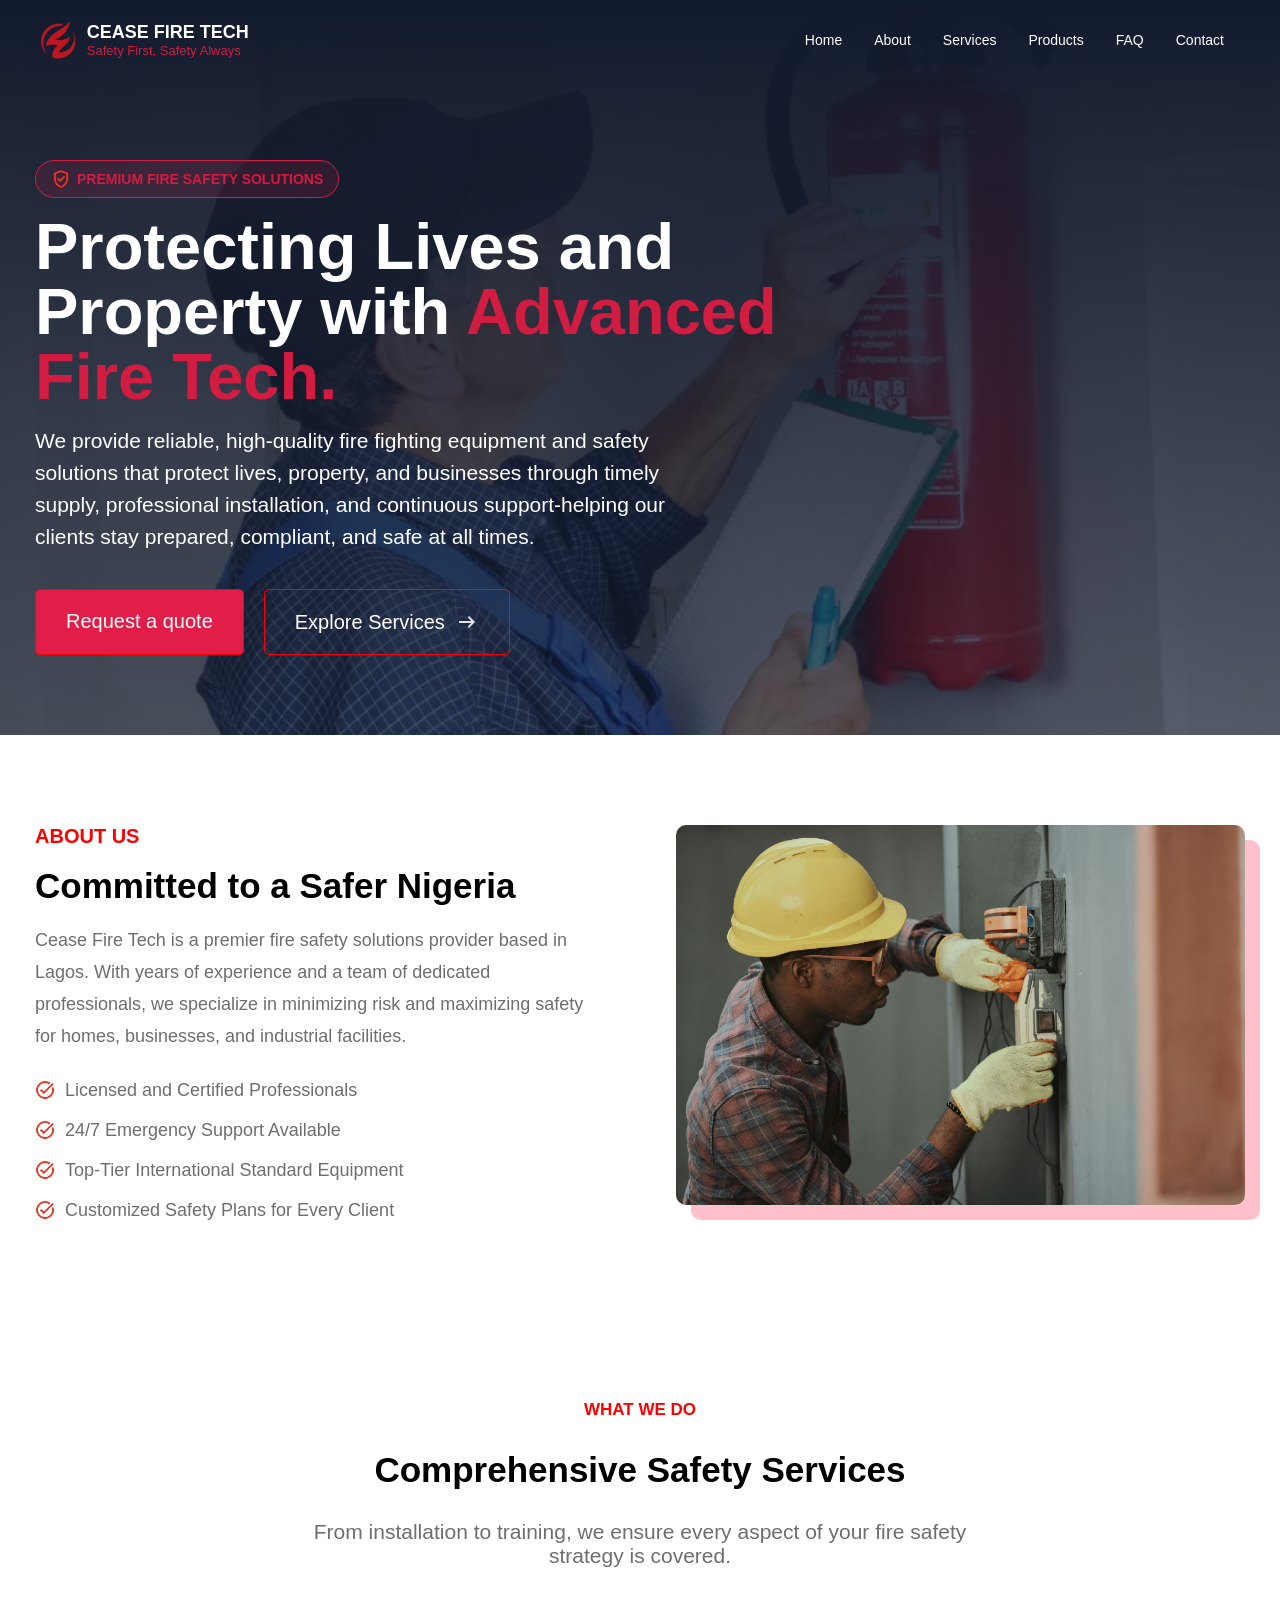
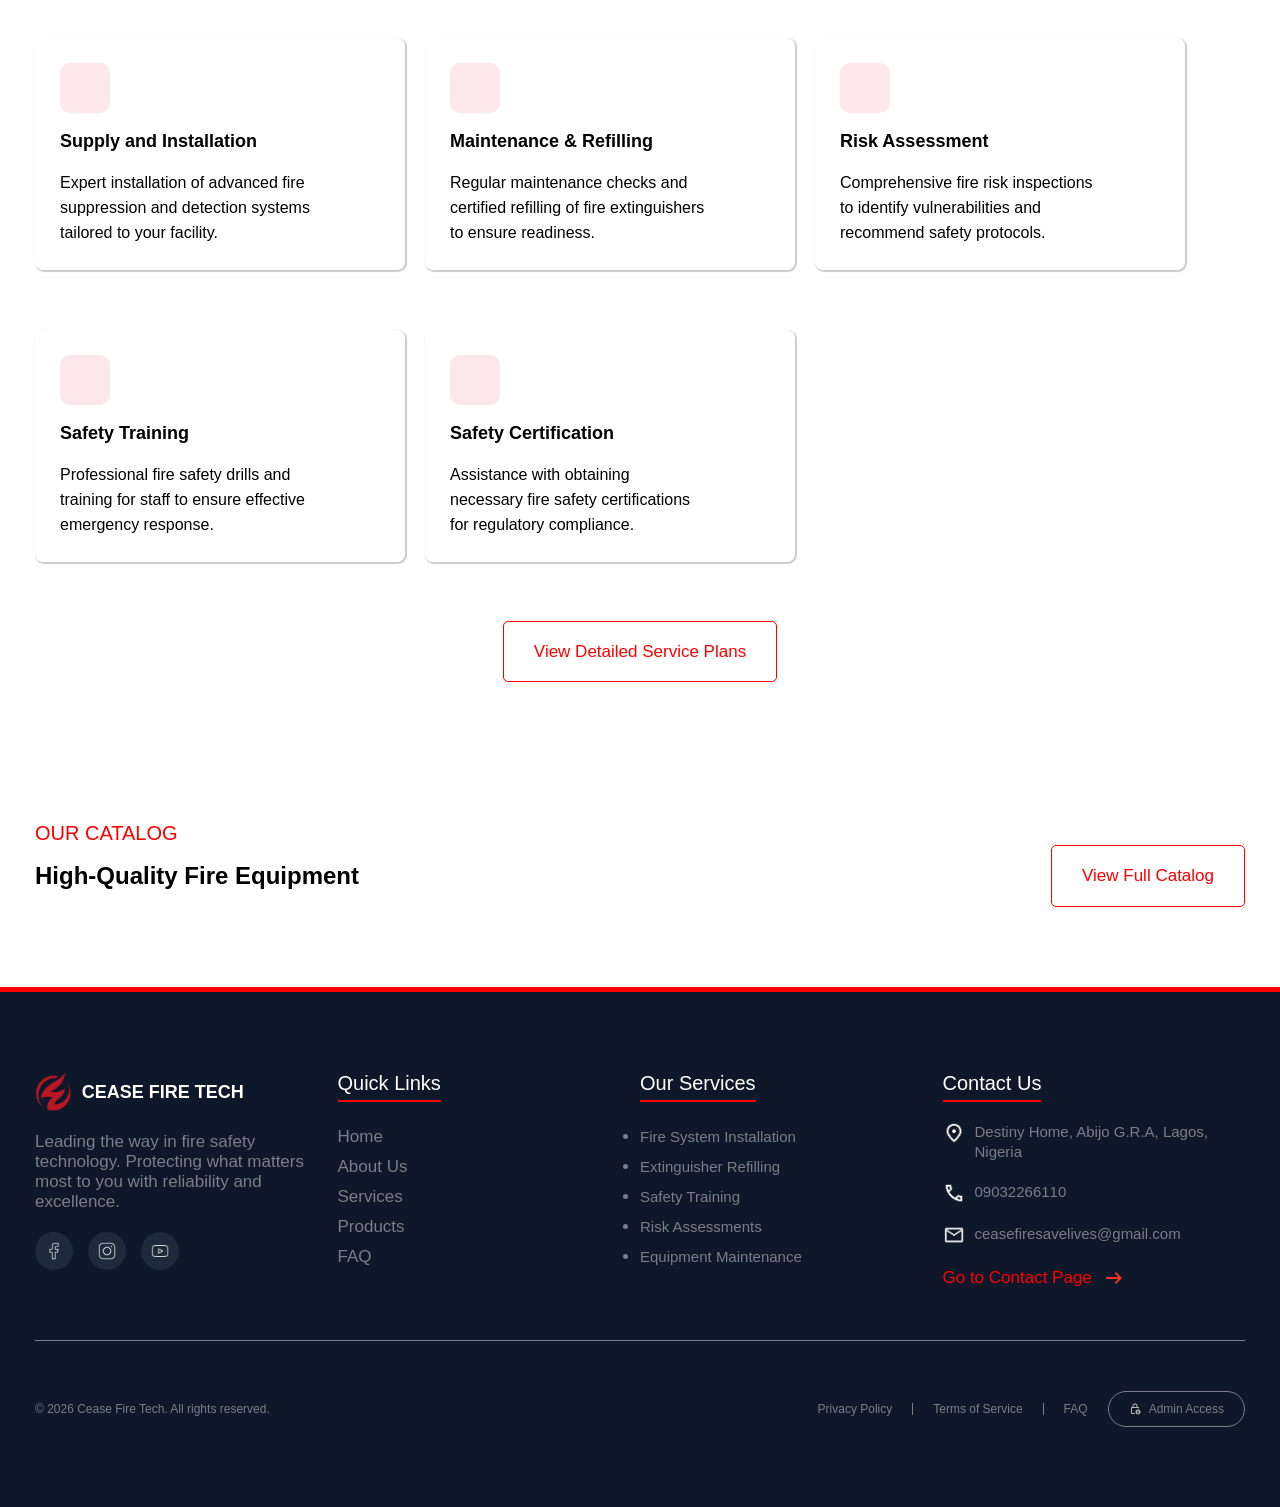
==== index.html @ 2e137e3a "first commit" ====
<html lang="en">
<head>
    <meta charset="UTF-8">
    <meta name="viewport" content="width=device-width, initial-scale=1.0">
    <!-- <title><img src="img/Logo.png" alt="logo">CEASE FIRE TECH</title> -->
    <link rel="stylesheet" href="home.css">
</head>
<body>
    
        <header class="header">
            <div class="logo">
                <img src="img/Logo.png" alt="">
                <p>CEASE FIRE TECH <span>Safety First, Safety Always</span></p>
            </div>
            <div class="nav">
                <ul>
                    <li><a href="#">Home</a></li>
                    <li><a href="#">About</a></li>
                    <li><a href="services.html">Services</a></li>
                    <li><a href="#">Products</a></li>
                    <li><a href="#">FAQ</a></li>
                    <li><a href="#">Contact</a></li>
                </ul>
            </div>
        </header>
        <section class="main-body">
            <div class="home" id="home">
                <div class="content">
                    <div class="premium">
                        <img src="img/verified_user_24dp_E3E3E3_FILL0_wght400_GRAD0_opsz24.png" alt="">
                        <p>PREMIUM FIRE SAFETY SOLUTIONS</p>
                    </div>
                    <h1>Protecting Lives and Property with <span>Advanced Fire Tech.</span></h1>
                    <p class="p">We provide reliable, high-quality fire fighting equipment and safety solutions that protect lives, property, and businesses through timely supply, professional installation, and continuous support-helping our clients stay prepared, compliant, and safe at all times.</p>
                    <div class="button">
                        <a href="" class="button1">Request a quote</a>
                        <a href="" class="button2">Explore Services<img src="img/arrow_right_alt_24dp_E3E3E3_FILL0_wght400_GRAD0_opsz24.png" alt=""></a>
                    </div>
                </div>
            
            </div>
            <div id="about" class="about-section">
                <div class="about">
                    <div class="about-us">
                        <p class="p1">ABOUT US</p>
                        <h1>Committed to a Safer Nigeria</h1>
                        <p class="p2">Cease Fire Tech is a premier fire safety solutions provider based in Lagos. With years of experience and a team of dedicated professionals, we specialize in minimizing risk and maximizing safety for homes, businesses, and industrial facilities.</p>
                        <div class="lists">
                            <div class="ul">
                                <div class="li"><img src="img/task_alt.png" alt=""><p>Licensed and Certified Professionals</p></div>
                                <div class="li"><img src="img/task_alt.png" alt=""><p>24/7 Emergency Support Available</p></div>
                                <div class="li"><img src="img/task_alt.png" alt=""><p>Top-Tier International Standard Equipment</p></div>
                                <div class="li"><img src="img/task_alt.png" alt=""><p>Customized Safety Plans for Every Client</p></div>
                            </div>
                        </div> 
                    </div>
                    <img class="img" src="img/photo-1621905251189-08b45d6a269e.png" alt="">
                    
                </div>
            
            </div>
        </section>
        <section class="what-we-do">
            <p class="p1">WHAT WE DO</p>
            <h1>Comprehensive Safety Services</h1>
            <p class="p2">From installation to training, we ensure every aspect of your fire safety strategy is covered.</p>
            <div class="card-section">
                <div class="card">
                    <div class="small-logo"></div>
                    <h1>Supply and Installation</h1>
                    <p>Expert installation of advanced fire suppression and detection systems tailored to your facility.</p>
                </div>
                <div class="card">
                    <div class="small-logo"></div>
                    <h1>Maintenance & Refilling</h1>
                    <p>Regular maintenance checks and certified refilling of fire extinguishers to ensure readiness.</p>
                </div>
                <div class="card">
                    <div class="small-logo"></div>
                    <h1>Risk Assessment</h1>
                    <p>Comprehensive fire risk inspections to identify vulnerabilities and recommend safety protocols.</p>
                </div>
                <div class="card">
                    <div class="small-logo"></div>
                    <h1>Safety Training</h1>
                    <p>Professional fire safety drills and training for staff to ensure effective emergency response.</p>
                </div>
                <div class="card">
                    <div class="small-logo"></div>
                    <h1>Safety Certification</h1>
                    <p>Assistance with obtaining necessary fire safety certifications for regulatory compliance.</p>
                </div>
            </div>
            <div class="more-details">
                <a href="">View Detailed Service Plans</a>
            </div>
        </section>
        <section class="our-catalog">
            <p>OUR CATALOG</p>
            <div>
                <h1>High-Quality Fire Equipment</h1>
                <a href="">View Full Catalog</a>
            </div>
        </section>
        <hr class="hr">
        <footer>
            <section>
                <div class="footer-side">
                    <div class="logo">
                        <img src="img/Logo.png" alt="">
                        <p>CEASE FIRE TECH</p>
                    </div>
                    <p>Leading the way in fire safety technology. Protecting what matters most to you with reliability and excellence.</p>
                    <div class="little">
                        <div class="littlelogo">
                            <img src="img/Facebook-Logo-2--Streamline-Logos.png" alt="">
                        </div>
                        <div class="littlelogo">
                            <img src="img/Instagram-Logo-2--Streamline-Logos.png" alt="">
                        </div>
                        <div class="littlelogo">
                            <img src="img/Youtube-Clip-Logo--Streamline-Logos.png" alt="">
                        </div>
                    </div>
                </div>
                <div class="footer-side">
                    <div id="logo">
                        <p>Quick Links</p>
                        <hr>
                    </div>
                    <ul>
                        <li><a href="">Home</a></li>
                        <li><a href="#about">About Us</a></li>
                        <li><a href="#">Services</a></li>
                        <li><a href="#">Products</a></li>
                        <li><a href="#">FAQ</a></li>
                    </ul>
                </div>
                <div class="footer-side">
                    <div id="logo">
                        <p>Our Services</p>
                        <hr>
                    </div>
                    <ul>
                        <li id="li"><p>Fire System Installation</p></li>
                        <li id="li"><p>Extinguisher Refilling</p></li>
                        <li id="li"><p>Safety Training</p></li>
                        <li id="li"><p>Risk Assessments</p></li>
                        <li id="li"><p>Equipment Maintenance</p></li>
                    </ul>
                </div>
                <div class="footer-side">
                    <div id="logo">
                        <p>Contact Us</p>
                        <hr>
                    </div>
                    <div class="contact">
                        <div id="li2"><img src="img/location_on_24dp_FFFFFF_FILL0_wght400_GRAD0_opsz24.png" alt=""><p>Destiny Home, Abijo G.R.A, Lagos, Nigeria</p></div>
                        <div id="li2"><img src="img/phone_enabled_24dp_FFFFFF_FILL0_wght400_GRAD0_opsz24.png" alt=""><p>09032266110</p></div>
                        <div id="li2"><img src="img/mail_24dp_E3E3E3_FILL0_wght400_GRAD0_opsz24.png" alt=""><p>ceasefiresavelives@gmail.com</p></div>
                    </div>
                    <div class="go-to-contact">
                        <a href="contact.html">Go to Contact Page <img src="img/arrow_right_alt_24dp_EA3323_FILL0_wght400_GRAD0_opsz24_red.png" alt=""></a>
                    </div>
                </div>
                
            </section>
            <hr>
            <div class="last-part">
                <p>© 2026 Cease Fire Tech. All rights reserved.</p>
                <div class="privacy">
                    <p>Privacy Policy</p>
                    <div class="vr"></div>
                    <p>Terms of Service</p>
                    <div class="vr"></div>
                    <p>FAQ</p>
                    <div class="admin">
                        <a href=""><img src="img/lock_person_24dp_B7B7B7_FILL0_wght400_GRAD0_opsz24.png" alt="">Admin Access</a>
                    </div>
                </div>
                
            </div>
        </footer>
</body>
</html>
---- home.css ----
*{
    margin: 0;
    padding: 0;
    box-sizing: border-box;
    font-family: Montserrat, Oswald, sans-serif;
}


li{
    list-style: none;
    text-decoration: none;
}

header{
    height: 80px;
    display: flex;
    padding: 0px 40px;
    align-items: center;
    position: fixed;
    top: 0;
    left: 0;
    width: 100%;
    background-color: transparent;
    color: #ffffff;

}


.logo{
    width: 300px;
    display: flex;
    color: #ffffff;
    align-items: center;
}
.logo p{
    padding-left: 10px;
    font-weight: 600;
    font-size: 18px;
    display: block;
}
.logo span{
    font-size: 13px;
    font-weight: 400;
    display: block;
    color: #D31C41;
}
.logo img{
    height: 40px;
}

a{
    text-decoration: none;
    color: #ffffff;
}
.nav{
    width: 100%;
    display: flex;
    justify-content: end;
}
.nav ul{
    font-size: 14px;
    width: 100%;
    display: flex;
    text-align: end;
    justify-content: end;
    align-items: center;
}
.nav li{
    
    padding: 0 16px;
    list-style: none;
    text-decoration: none;
}

.home{
    background: linear-gradient(rgba(18, 26, 45, 1), rgba(18, 26, 45, 0.7)), url(img/Fire-Extinguisher.webp);
    background-repeat: no-repeat;
    background-position: right;
    background-size: cover;
    
}

.content{
    padding: 160px 35px 80px 35px;
    width: 72%;
    display: flex;
    flex-direction: column;
    gap: 16px;
    color: #ffffff;
}


.premium{
    width: fit-content;
    padding: 8px 15px;
    display: flex;
    gap: 6px;
    align-items: center;
    border: 1px solid black;
    border-radius: 40px;
    background-color: rgba(161, 28, 63, 0.2);
    color: #D31C41;
    border-color: #D31C41;
    font-size: 14px;
    font-weight: bolder;
}



.premium img{
    width: 20px;
    height: 20px;
}

.content h1{
    
    font-size: 65px;
    font-weight: 700;
    line-height: 65px;
}

.content h1 span{
    color: #D31C41;
}

.content .p{
    font-size: 21px;
    line-height: 32px;
    width: 80%;
    
}

.button{
    margin-top: 20px;
    display: flex;
    gap: 20px;
}

.button a{
    font-size: 20px;
    padding: 20px 30px;
    color: #ffffff;
    width: fit-content;
    align-items: center;
    justify-content: center;
    border: 1px solid red;
    border-radius: 5px;
   
}

.button1{
    background-color: #E11D48;
}

.button2{
    display: flex;
    gap: 10px;
    justify-content: center;
    justify-items: center;
    align-items: center;
    align-content: center;
}

.about-section{
    padding: 90px 35px;
    
}


.about{
    /* padding-top: 90px; */
    display: flex;
    flex-direction: row;
    gap: 20px;
}

.about-us{
    width: 53%;
    display: flex;
    gap: 18px;
    flex-direction: column;
}

.about-us .p1{
    color: red;
    font-size: 20px;
    font-weight: bold;
}
.about-us h1{
    font-size: 35px;
    justify-content: space-between;
}

.about-us .p2{
    color: rgb(110, 110, 108);
    width: 90%;
    font-size: 18px;
    line-height: 32px;  
}

.lists .ul .li{
    color: rgb(110, 110, 108);
    font-size: 18px;
    line-height: 40px;
    display: flex;
    gap: 10px;
    align-items: center;
}


.lists .ul .li img{
    width: 20px;
}


.about .img{
    height: 380px;
    border-radius: 10px;
    box-shadow: 15px 15px pink;
}

.what-we-do{
    padding: 80px 35px;
    display: flex;
    flex-direction: column;
    justify-content: center;
    align-items: center;
    gap: 30px;
}

.what-we-do .p1{
    color: red;
    font-size: 17px;
    font-weight: bolder;
}

.what-we-do h1{
    font-size: 35px;
}

.what-we-do .p2{
    width: 55%;
    font-size: 21px;
    text-align: center;
    color: rgb(110, 110, 108);
}

.card-section{
    display: flex;
    flex-wrap: wrap;
    gap: 20px;
}

.card{
    padding: 25px 25px;
    margin-top: 40px;
    display: flex;
    gap: 18px;
    flex-direction: column;
    width: 370px;
    box-shadow: 1px 1px 1px 1px rgba(0, 0, 0, 0.20);
    border-radius: 8px;
    
}

.card:hover{
    box-shadow: 5px 5px 10px 0px rgba(0, 0, 0, 0.50);
    cursor: pointer;
}

.card .small-logo{
 padding: 10px 10px;
 width: 50px;
 height: 50px;
 background-color: #FCE8EC;
 border-radius: 10px;

}

.card h1{
    font-size: 18px;
    
}

.card p{
    line-height: 25px;
    width: 80%;
}

.more-details{
    margin-top: 50px;
   
}
.more-details a{
    font-size: 17px;
    padding: 20px 30px;
    color: red;
    width: fit-content;
    align-items: center;
    justify-content: center;
    border: 1px solid red;
    border-radius: 5px;
}

.our-catalog{
    padding: 80px 35px;
}

.our-catalog p{
    font-size: 20px;
    color: red;
}

.our-catalog div{
    display: flex;
    align-items: center;
    justify-content: space-between;
}

.our-catalog div a{
    font-size: 17px;
    padding: 20px 30px;
    color: red;
    width: fit-content;
    align-items: center;
    justify-content: center;
    border: 1px solid red;
    border-radius: 5px;
}

.hr{
    height: 5px;
    width: 100%;
    background-color: red;
    border: none;
}

footer{
    background-color: #0F172A;
    padding: 80px 35px;
    display: flex;
    flex-direction: column;
    gap: 50px;
}

footer section{
    display: flex;
    justify-content: space-between;
}

footer section .footer-side{
    font-size: 17px;
    width: 25%;
    display: flex;
    flex-direction: column;
    align-items: left;
    gap: 20px;
    color: #7B7E88;
}

footer section .footer-side #logo{
    width: fit-content;
    align-items: left;
    padding: 0px;
    color: #ffffff;
    font-size: 20px;
}

footer section .footer-side #logo hr{
    margin-top: 5px;
    border: none;
    height: 2px;
    background-color: red;
}

footer section .footer-side .little{
    display: flex;
    gap: 15px;
}

footer section .footer-side .little .littlelogo{
    border-radius: 100%;
    background-color: #1E293B;
    padding: 10px 10px;
}

footer section .footer-side .little .littlelogo:hover{
    border-radius: 100%;
    background-color: red;
    padding: 10px 10px;
}

footer section .footer-side .little .littlelogo img{
    width: 18px;
}

.footer-side ul #li{
    list-style-type: disc;
}

.footer-side ul li a{
    line-height: 30px;
    color: #7B7E88;
}

.footer-side ul li p{
    font-size: 15px;
    line-height: 30px;
    color: #7B7E88;
}

.footer-side .contact{
    display: flex;
    flex-direction: column;
    gap: 20px;
}

.footer-side .contact #li2{
    line-height: 20px;
    font-size: 15px;
    display: flex;
    gap: 10px;
    align-items: top;
}

.footer-side .contact #li2 img{
    width: 22px;
    height: 22px;
}

.footer-side .go-to-contact{
    display: flex;
    gap: 10px;
    justify-content: left;
    justify-items: center;
    align-items: center;
    align-content: center;
}

.footer-side .go-to-contact a{
    display: flex;
    gap: 10px;
    justify-content: left;
    justify-items: center;
    align-items: center;
    align-content: center;
    color: red;
}

.footer-side .go-to-contact a:hover{
    color: white;
}

footer hr{
    background-color: #7B7E88;
    height: 1px;
    border: none;
    /* margin-top: 50px; */
}

footer .last-part{
    display: flex;
    justify-content: space-between;
    align-items: center;
    color: #7B7E88;
    font-size: 12px;
}

footer .last-part .privacy{
    display: flex;
    gap: 20px;
    align-items: center;
    
}

footer .last-part .privacy .vr{
    width: 1px;
    height: 12px;
    background-color: #7B7E88;
}

.last-part .admin a{
    color: #7B7E88;
    padding: 10px 20px;
    display: flex;
    width: fit-content;
    align-items: center;
    justify-content: center;
    border: 1px solid #7B7E88;
    border-radius: 25px;
    gap: 8px;
}

.last-part .admin a img{
    width: 12px;
}

.last-part .admin a:hover{
    color: white;
    border: 1px solid white;
}
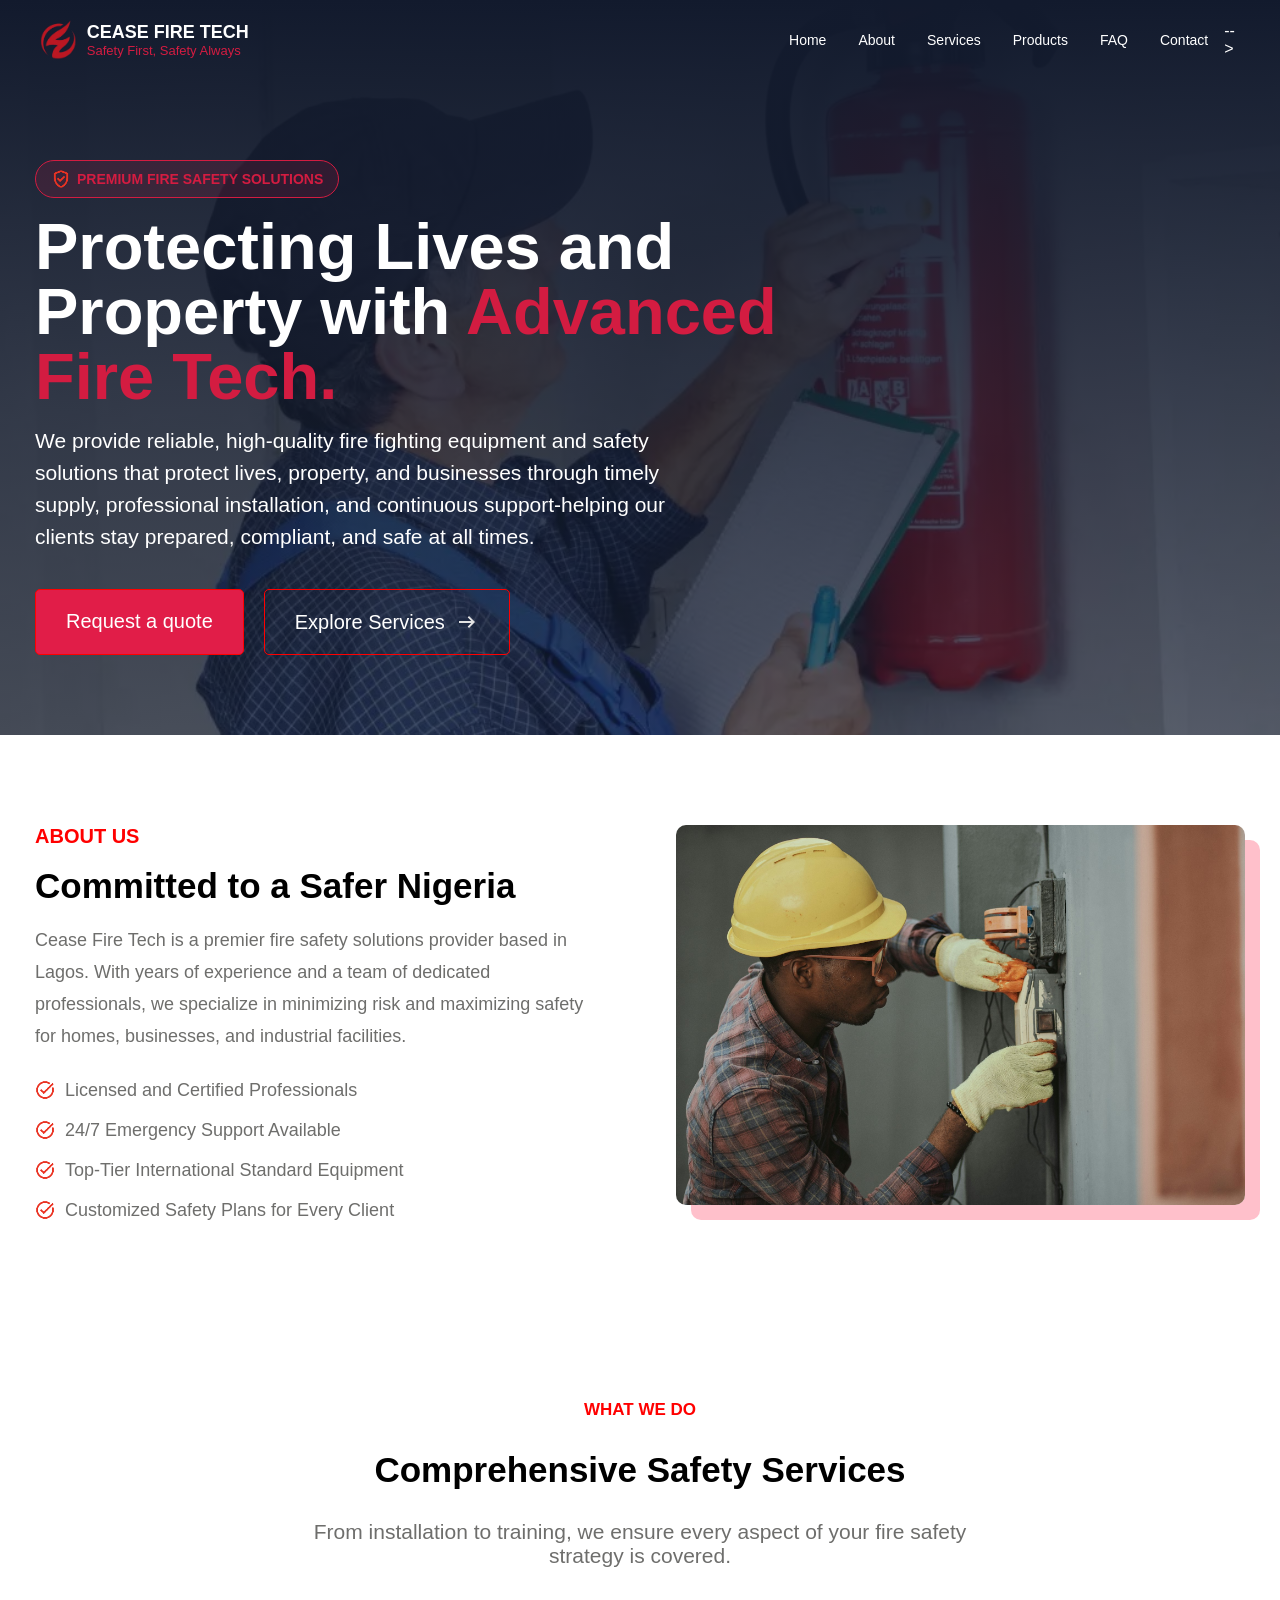
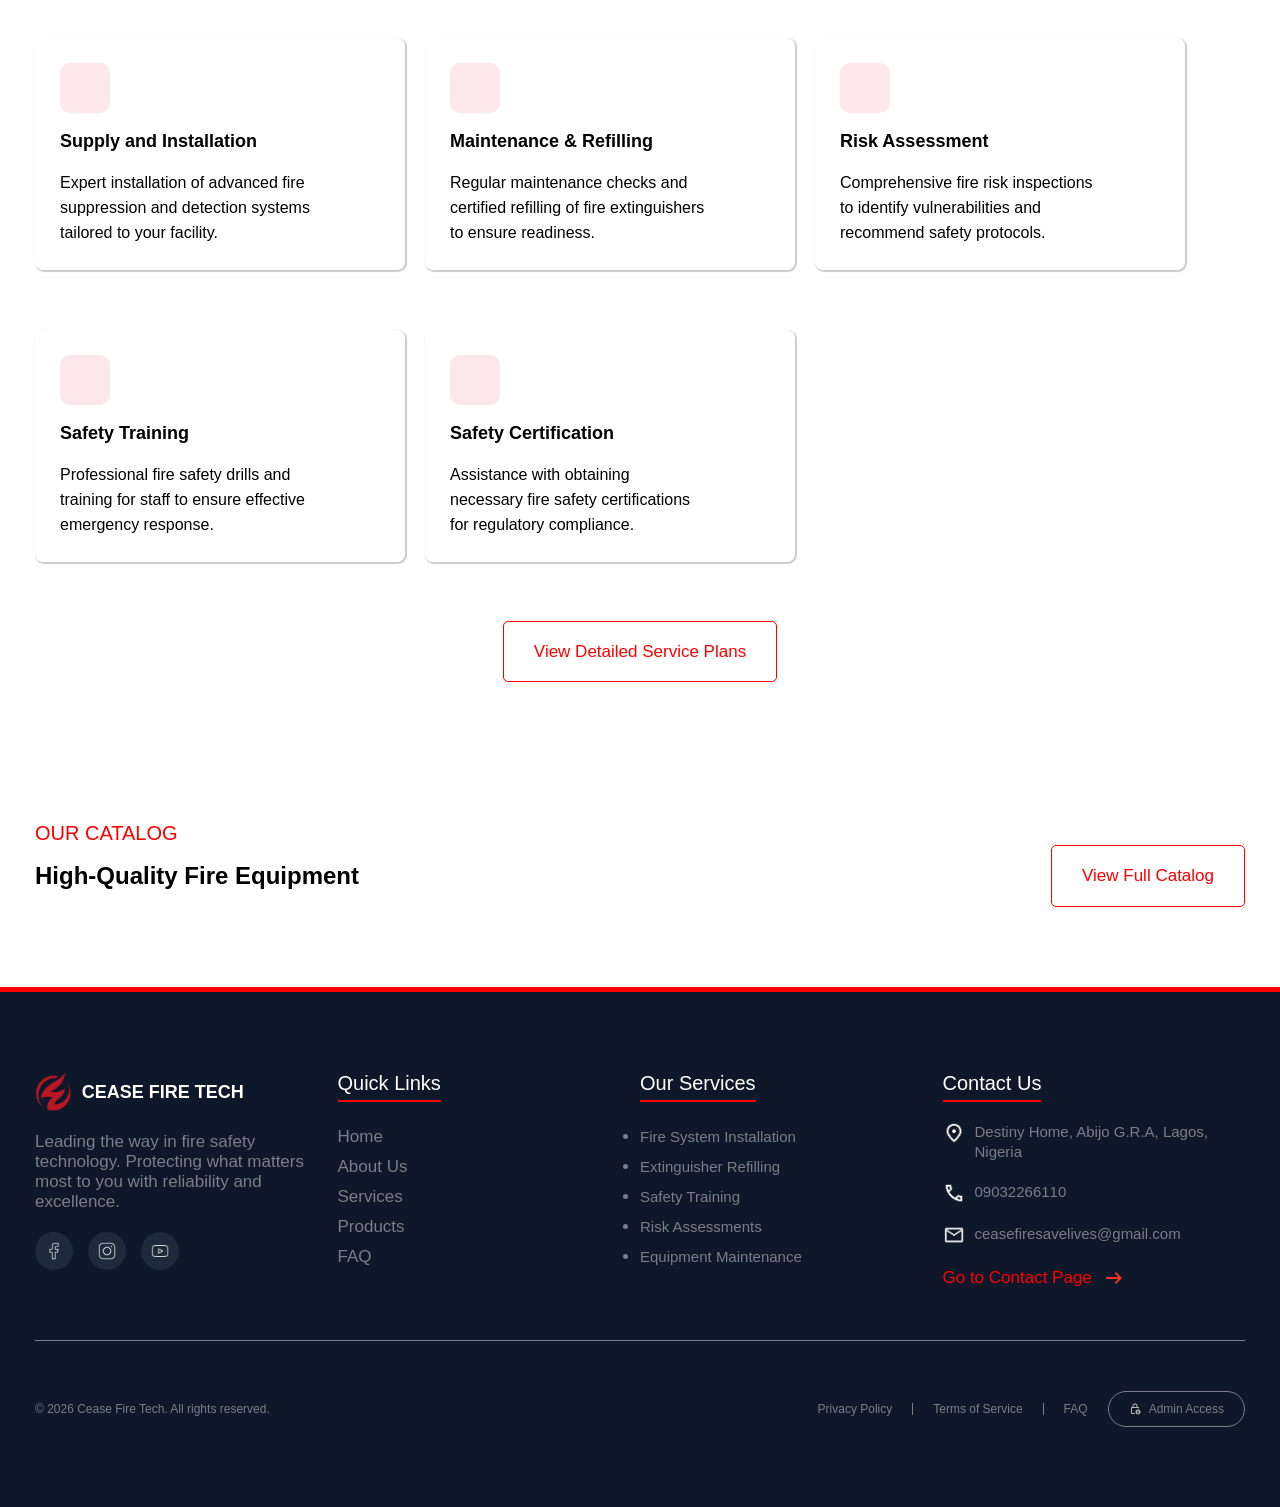
==== commit 50b6ccb9: "nav update" ====
--- a/index.html
+++ b/index.html
@@ -11,17 +11,17 @@
             <div class="logo">
                 <img src="img/Logo.png" alt="">
                 <p>CEASE FIRE TECH <span>Safety First, Safety Always</span></p>
-            </div>
-            <div class="nav">
+            </div>  
+            <nav>
                 <ul>
                     <li><a href="#">Home</a></li>
-                    <li><a href="#">About</a></li>
+                    <li><a href="#about">About</a></li>
                     <li><a href="services.html">Services</a></li>
                     <li><a href="#">Products</a></li>
                     <li><a href="#">FAQ</a></li>
-                    <li><a href="#">Contact</a></li>
+                    <li><a href="contact.html">Contact</a></li>
                 </ul>
-            </div>
+            </nav> -->
         </header>
         <section class="main-body">
             <div class="home" id="home">
--- a/home.css
+++ b/home.css
@@ -52,12 +52,12 @@
     text-decoration: none;
     color: #ffffff;
 }
-.nav{
-    width: 100%;
+nav {
+   width: 100%;
     display: flex;
     justify-content: end;
 }
-.nav ul{
+nav  ul{
     font-size: 14px;
     width: 100%;
     display: flex;
@@ -65,7 +65,7 @@
     justify-content: end;
     align-items: center;
 }
-.nav li{
+nav li{
     
     padding: 0 16px;
     list-style: none;
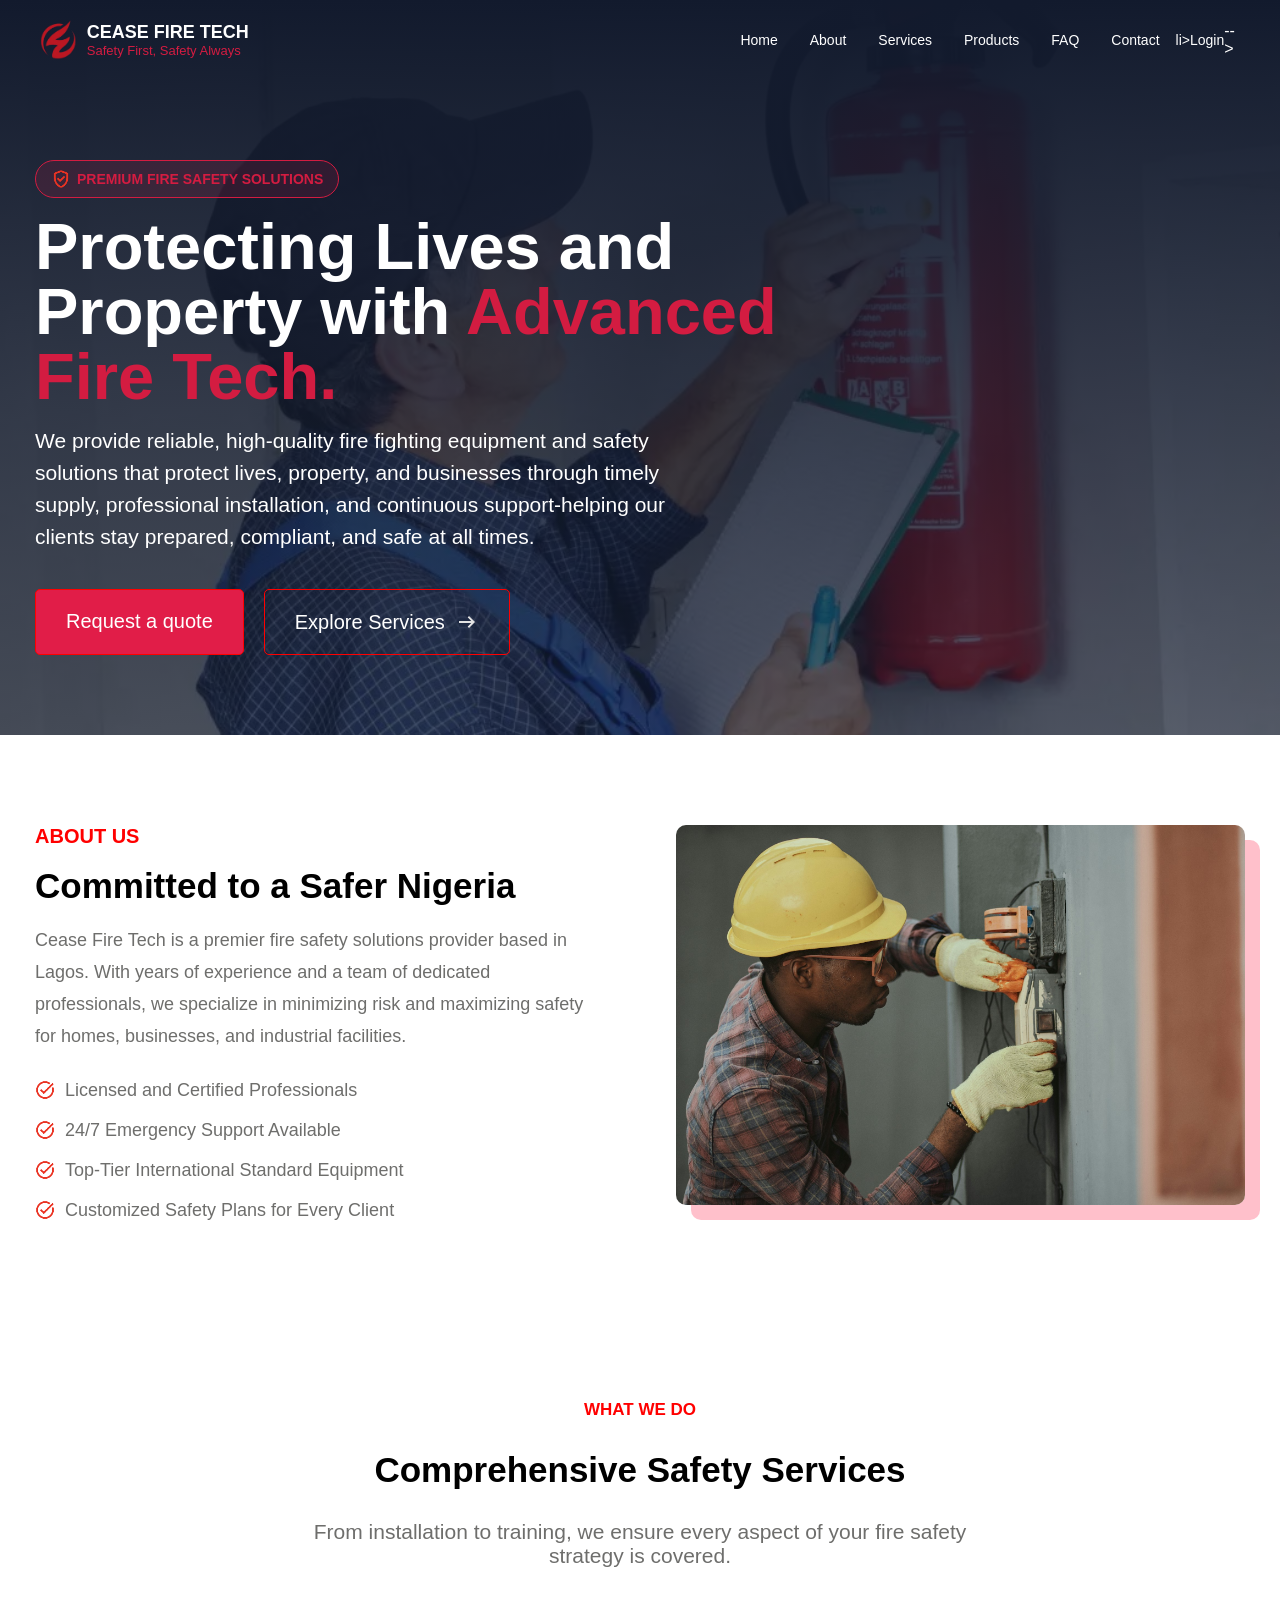
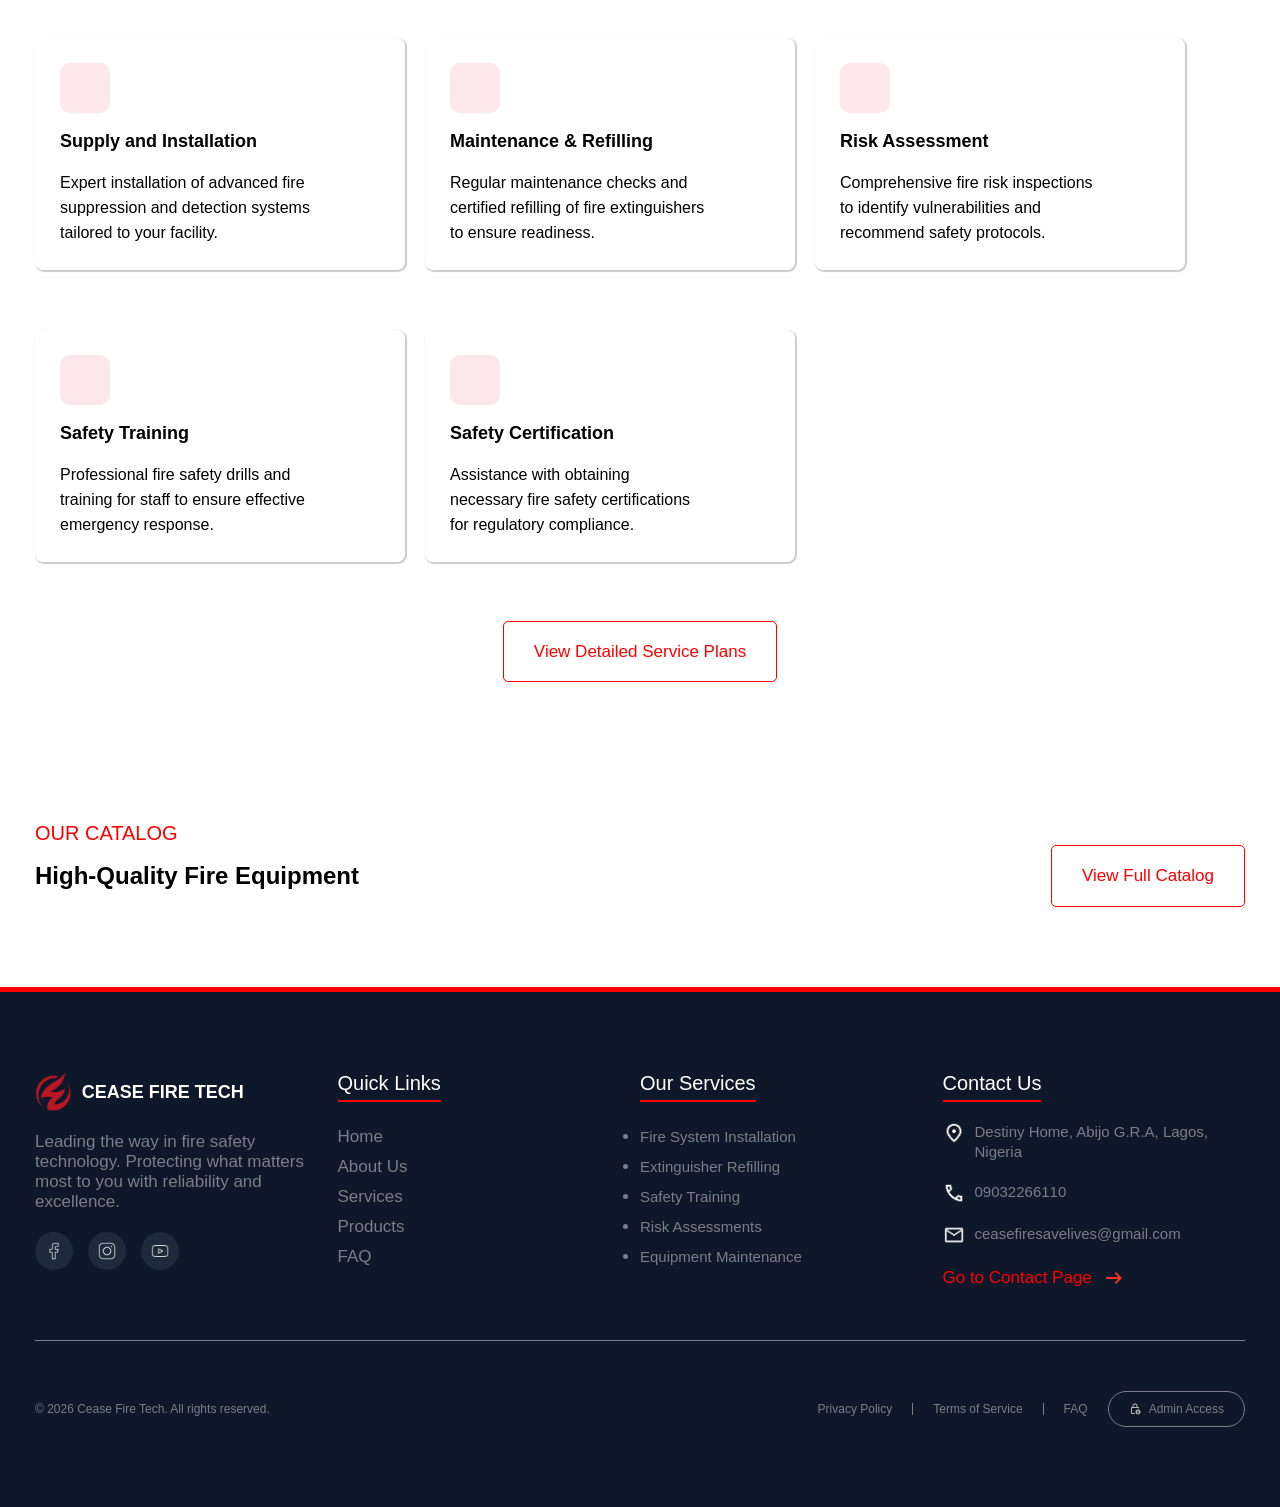
==== commit 10539803: "not necessary" ====
--- a/index.html
+++ b/index.html
@@ -20,6 +20,7 @@
                     <li><a href="#">Products</a></li>
                     <li><a href="#">FAQ</a></li>
                     <li><a href="contact.html">Contact</a></li>
+                    li><a href="login.html">Login</a></li>
                 </ul>
             </nav> -->
         </header>
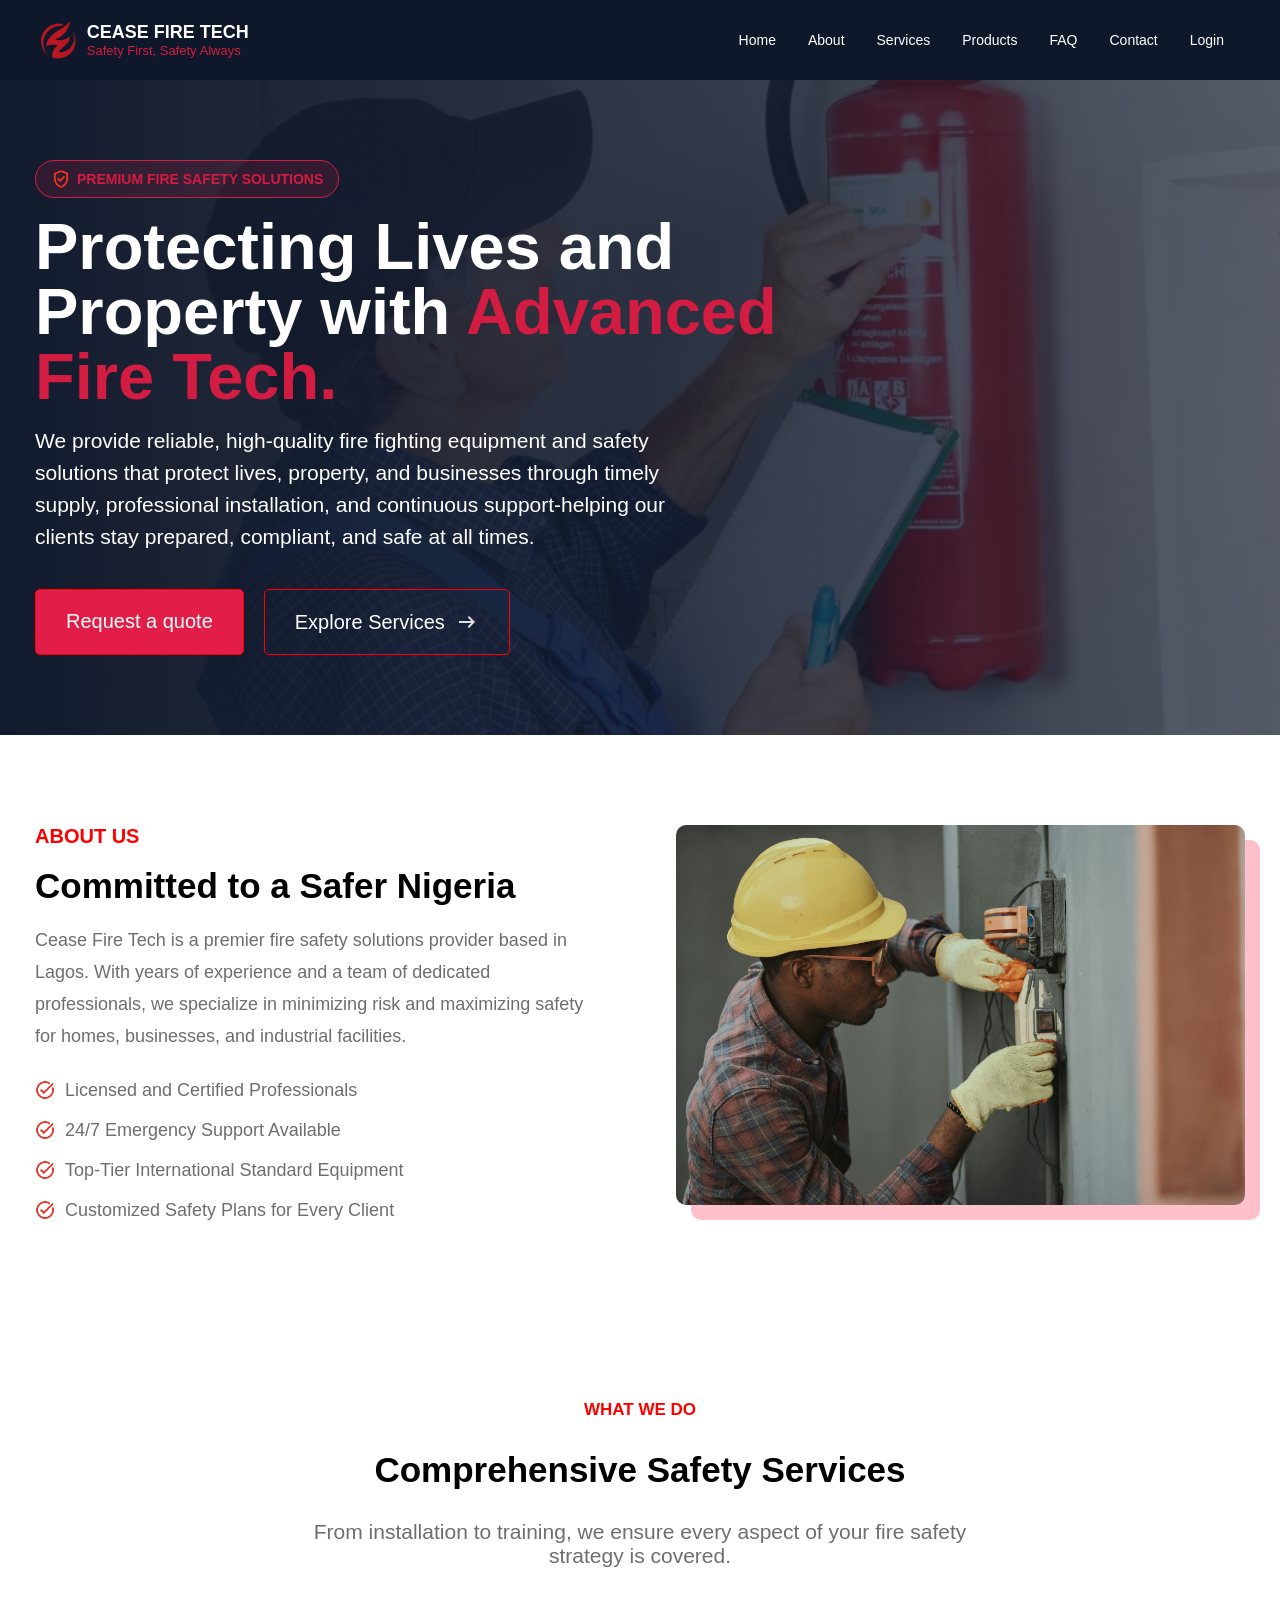
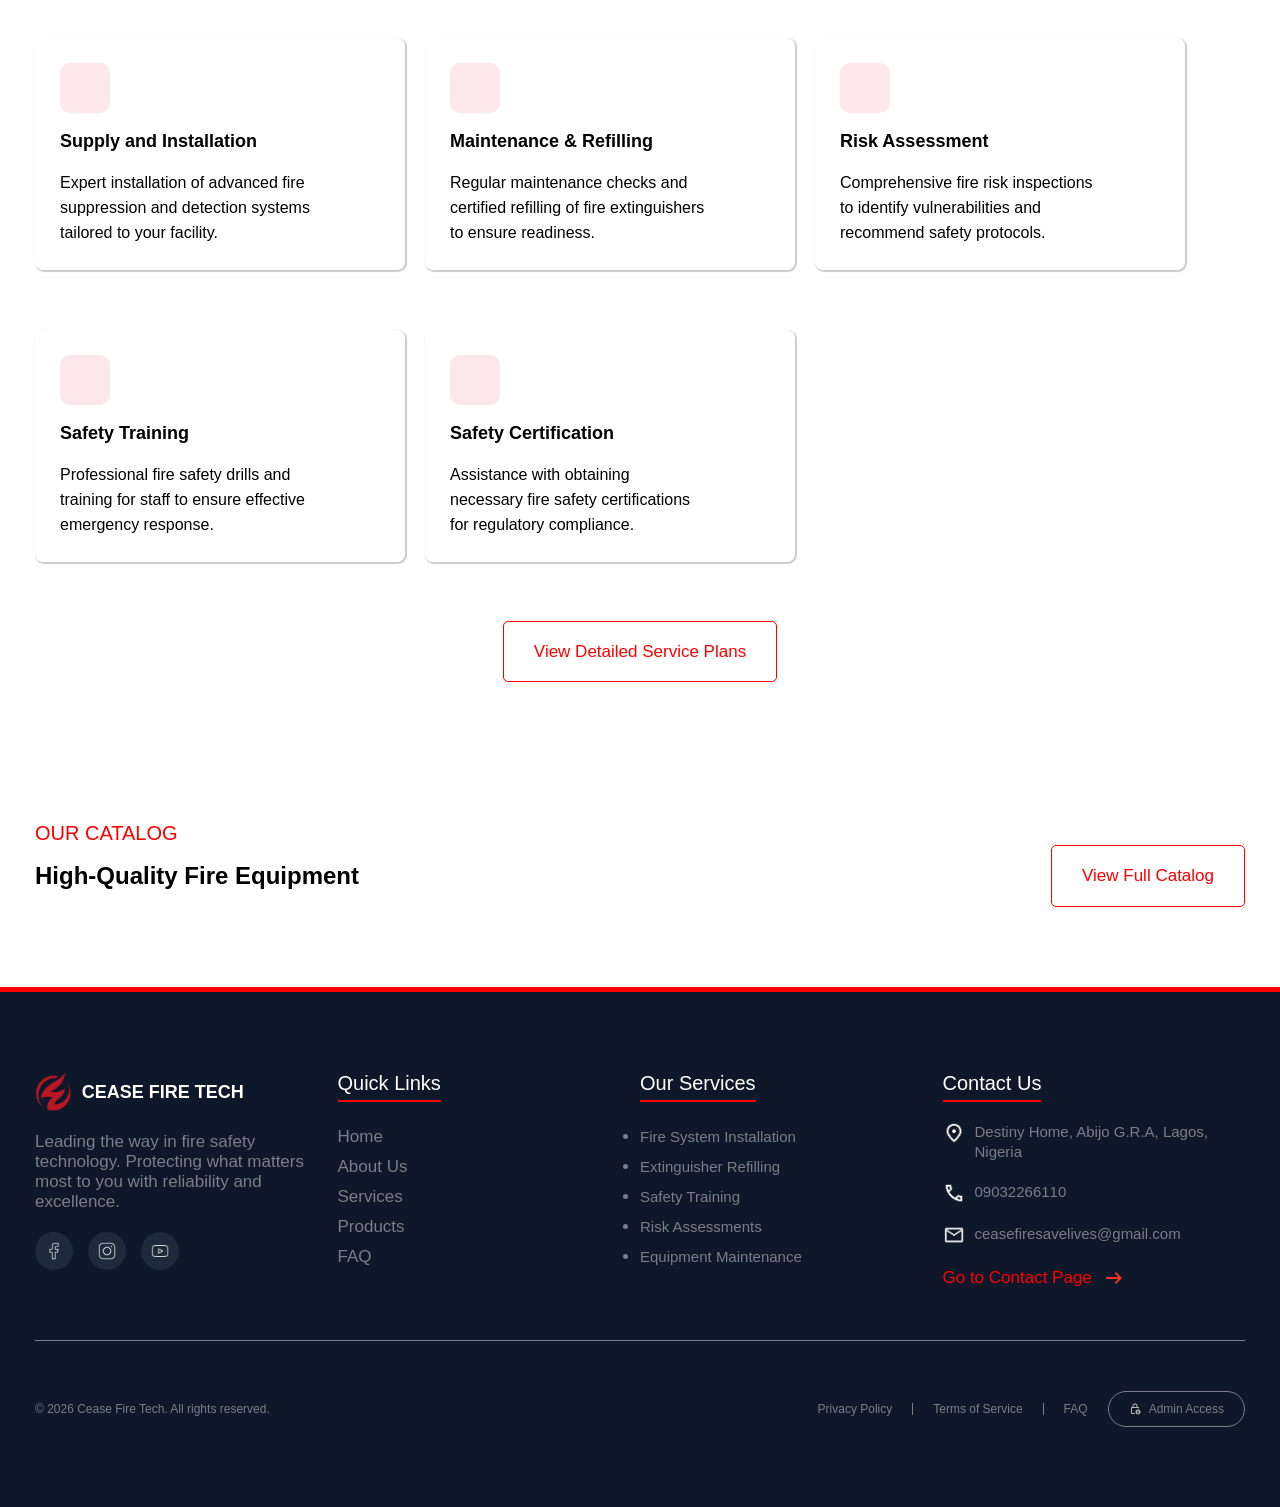
==== commit 6fd43542: "modification" ====
--- a/index.html
+++ b/index.html
@@ -20,12 +20,12 @@
                     <li><a href="#">Products</a></li>
                     <li><a href="#">FAQ</a></li>
                     <li><a href="contact.html">Contact</a></li>
-                    li><a href="login.html">Login</a></li>
+                    <li><a href="login.html">Login</a></li>
                 </ul>
-            </nav> -->
+            </nav>
         </header>
         <section class="main-body">
-            <div class="home" id="home">
+            <div class="home">
                 <div class="content">
                     <div class="premium">
                         <img src="img/verified_user_24dp_E3E3E3_FILL0_wght400_GRAD0_opsz24.png" alt="">
--- a/home.css
+++ b/home.css
@@ -20,7 +20,7 @@
     top: 0;
     left: 0;
     width: 100%;
-    background-color: transparent;
+    background-color: #0F172A;
     color: #ffffff;
 
 }
@@ -73,7 +73,7 @@
 }
 
 .home{
-    background: linear-gradient(rgba(18, 26, 45, 1), rgba(18, 26, 45, 0.7)), url(img/Fire-Extinguisher.webp);
+    background: linear-gradient(to right, rgba(18, 26, 45, 1), rgba(18, 26, 45, 0.7)), url(img/Fire-Extinguisher.webp);
     background-repeat: no-repeat;
     background-position: right;
     background-size: cover;
